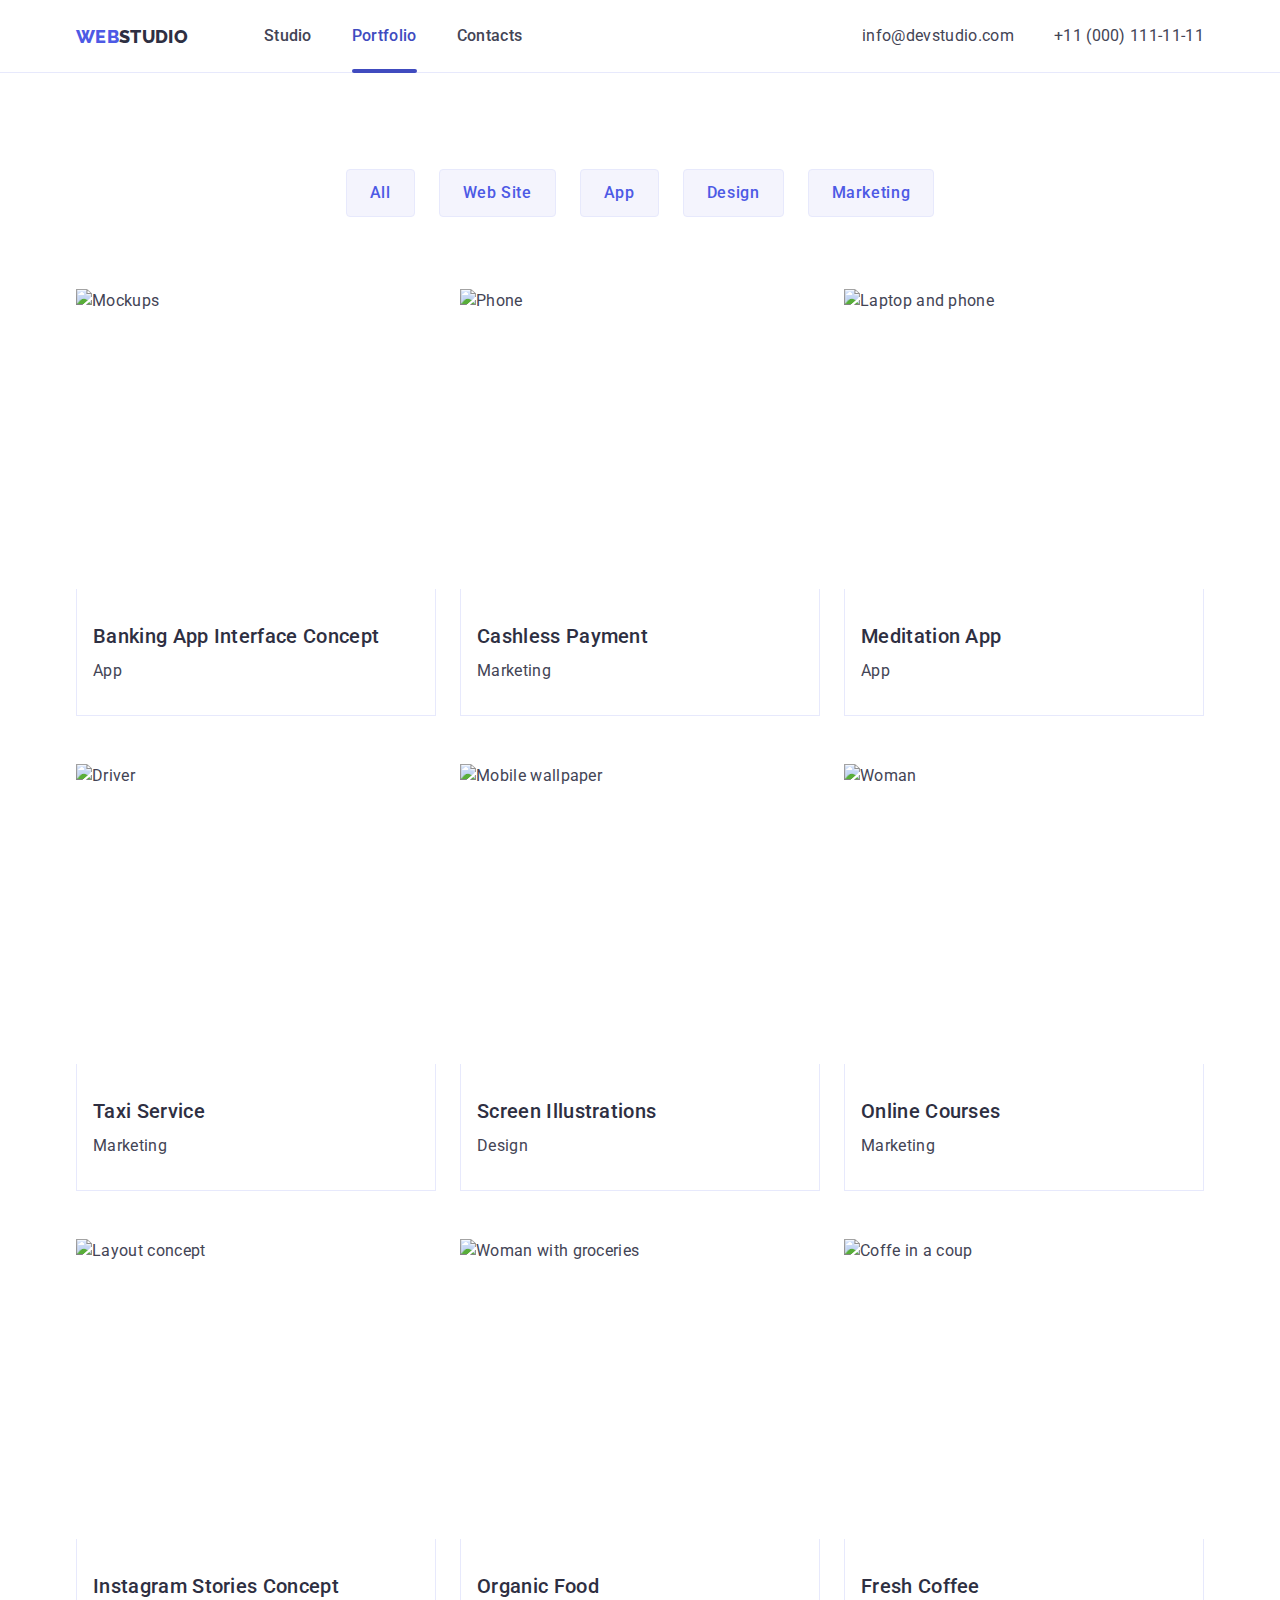
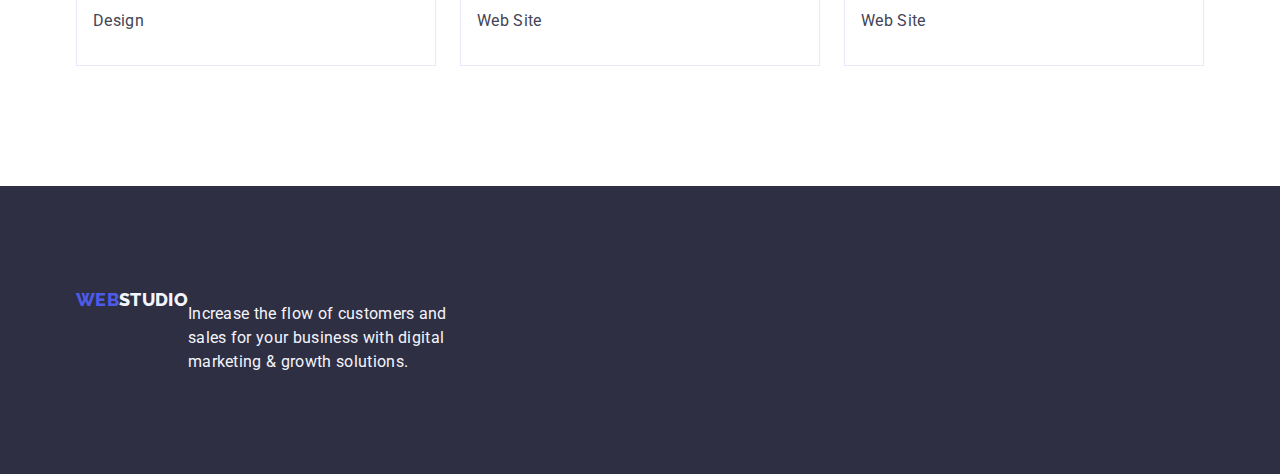
==== portfolio.html @ 94f26796 "feat: add current" ====
<!DOCTYPE html>
<html lang="en">
  <head>
    <meta charset="UTF-8" />
    <meta name="viewport" content="width=device-width, initial-scale=1.0" />

    <!-- Fonts -->
    <link rel="preconnect" href="https://fonts.googleapis.com" />
    <link rel="preconnect" href="https://fonts.gstatic.com" crossorigin />
    <link
      href="https://fonts.googleapis.com/css2?family=Raleway:wght@800&family=Roboto:wght@400;500;700;900&display=swap"
      rel="stylesheet"
    />
    <!-- Normalize -->
    <link
      rel="stylesheet"
      href="https://cdn.jsdelivr.net/npm/modern-normalize@2.0.0/modern-normalize.min.css"
    />
    <!-- Styles -->
    <link rel="stylesheet" href="./css/styles.css" />

    <title>Effective Solutions for Your Business</title>
  </head>
  <body>
    <header class="header">
      <div class="container">
        <nav class="menu">
          <a href="index.html" class="logo">
            <span class="logo-accent">Web</span>Studio
          </a>
          <ul class="menu-list">
            <li class="menu-item">
              <a href="index.html" class="menu-link">Studio</a>
            </li>
            <li class="menu-item">
              <a href="portfolio.html" class="menu-link current">Portfolio</a>
            </li>
            <li class="menu-item">
              <a href="index.html" class="menu-link">Contacts</a>
            </li>
          </ul>
        </nav>
        <address class="contacts">
          <a href="mailto:info@devstudio.com">info@devstudio.com</a>
          <a href="tel:+110001111111">+11 (000) 111-11-11</a>
        </address>
      </div>
    </header>

    <main>
      <section class="section portfolio-page-section">
        <div class="container">
          <h1 class="visually-hidden">Our works</h1>

          <ul class="tabs">
            <li class="tabs-item">
              <button type="button" class="btn tabs-btn">All</button>
            </li>
            <li class="tabs-item">
              <button type="button" class="btn tabs-btn">Web Site</button>
            </li>
            <li class="tabs-item">
              <button type="button" class="btn tabs-btn">App</button>
            </li>
            <li class="tabs-item">
              <button type="button" class="btn tabs-btn">Design</button>
            </li>
            <li class="tabs-item">
              <button type="button" class="btn tabs-btn">Marketing</button>
            </li>
          </ul>

          <ul class="portfolio-page-list">
            <li class="portfolio-page-item">
              <a href="portfolio.html">
                <div class="portfolio-page-item-img">
                  <img
                    src="./images/portfolio-1.jpg"
                    alt="Mockups"
                    width="360"
                    height="300"
                  />
                </div>
                <div class="portfolio-page-item-info">
                  <h2 class="header-3">Banking App Interface Concept</h2>
                  <p>App</p>
                </div>
              </a>
            </li>
            <li class="portfolio-page-item">
              <a href="portfolio.html">
                <div class="portfolio-page-item-img">
                  <img
                    src="./images/portfolio-2.jpg"
                    alt="Phone"
                    width="360"
                    height="300"
                  />
                </div>
                <div class="portfolio-page-item-info">
                  <h2 class="header-3">Cashless Payment</h2>
                  <p>Marketing</p>
                </div>
              </a>
            </li>
            <li class="portfolio-page-item">
              <a href="portfolio.html"
                ><img
                  src="./images/portfolio-3.jpg"
                  alt="Laptop and phone"
                  width="360"
                  height="300"
                />
                <div class="portfolio-page-item-info">
                  <h2 class="header-3">Meditation App</h2>
                  <p>App</p>
                </div></a
              >
            </li>
            <li class="portfolio-page-item">
              <a href="portfolio.html"
                ><div class="portfolio-page-item-img">
                  <img
                    src="./images/portfolio-4.jpg"
                    alt="Driver"
                    width="360"
                    height="300"
                  />
                </div>
                <div class="portfolio-page-item-info">
                  <h2 class="header-3">Taxi Service</h2>
                  <p>Marketing</p>
                </div></a
              >
            </li>
            <li class="portfolio-page-item">
              <a href="portfolio.html"
                ><div class="portfolio-page-item-img">
                  <img
                    src="./images/portfolio-8.jpg"
                    alt="Mobile wallpaper"
                    width="360"
                    height="300"
                  />
                </div>
                <div class="portfolio-page-item-info">
                  <h2 class="header-3">Screen Illustrations</h2>
                  <p>Design</p>
                </div></a
              >
            </li>
            <li class="portfolio-page-item">
              <a href="portfolio.html"
                ><div class="portfolio-page-item-img">
                  <img
                    src="./images/portfolio-5.jpg"
                    alt="Woman"
                    width="360"
                    height="300"
                  />
                </div>
                <div class="portfolio-page-item-info">
                  <h2 class="header-3">Online Courses</h2>
                  <p>Marketing</p>
                </div></a
              >
            </li>
            <li class="portfolio-page-item">
              <a href="portfolio.html"
                ><div class="portfolio-page-item-img">
                  <img
                    src="./images/portfolio-6.jpg"
                    alt="Layout concept"
                    width="360"
                    height="300"
                  />
                </div>
                <div class="portfolio-page-item-info">
                  <h2 class="header-3">Instagram Stories Concept</h2>
                  <p>Design</p>
                </div></a
              >
            </li>
            <li class="portfolio-page-item">
              <a href="portfolio.html"
                ><div class="portfolio-page-item-img">
                  <img
                    src="./images/portfolio-9.jpg"
                    alt="Woman with groceries"
                    width="360"
                    height="300"
                  />
                </div>
                <div class="portfolio-page-item-info">
                  <h2 class="header-3">Organic Food</h2>
                  <p>Web Site</p>
                </div></a
              >
            </li>
            <li class="portfolio-page-item">
              <a href="portfolio.html"
                ><div class="portfolio-page-item-img">
                  <img
                    src="./images/portfolio-7.jpg"
                    alt="Coffe in a coup"
                    width="360"
                    height="300"
                  />
                </div>
                <div class="portfolio-page-item-info">
                  <h2 class="header-3">Fresh Coffee</h2>
                  <p>Web Site</p>
                </div></a
              >
            </li>
          </ul>
        </div>
      </section>
    </main>

    <footer class="footer">
      <div class="container">
        <a href="index.html" class="logo">
          <span class="logo-accent">Web</span>Studio
        </a>
        <p class="footer-info">
          Increase the flow of customers and sales for your business with
          digital marketing & growth solutions.
        </p>
      </div>
    </footer>
  </body>
</html>
---- css/styles.css ----
:root {
  --primary-color: #4d5ae5; /* IRIS */
  --pressed-state-color: #404bbf; /* OCEAN */
  --dark-color: #2e2f42; /* NAVY BLUE */
  --success-color: #31d0aa; /* GREEN */
  --text-color: #434455; /* SLATE */
  --subtle-text-color: #8e8f99; /* LIGHT SLATE */
  --accent-color: #e7e9fc; /* CORNFLOWER */
  --light-color: #f4f4fd; /* CLOUD */
  --overlay-color: #2e2f42; /* NAVY BLUE MODAL */
  --white-color: #ffffff; /* WHITE */
  --intent-col: 24px;
  --intent-row: 48px;
}

/* base */
body {
  background-color: var(--white-color);
  color: var(--text-color);
  font-family: Roboto, sans-serif;
  font-size: 16px;
  font-weight: normal;
  line-height: 1.5;
  letter-spacing: 0.02em;
}

ul,
ol {
  list-style-type: none;
  padding: 0;
  margin: 0;
}

a {
  color: currentColor;
  text-decoration: none;
}

a:hover,
a:focus {
  color: var(--pressed-state-color);
}

button {
  font-family: inherit;
  font-weight: 500;
  cursor: pointer;
  letter-spacing: 0.04em;
  border: none;
  line-height: 1.5;
}

address {
  font-style: normal;
}

h1,
h2,
h3 {
  color: var(--dark-color);
  margin: 0;
}

p {
  margin: 0;
}

img {
  display: block;
  max-width: 100%;
  height: auto;
}

.container {
  width: 1158px;
  padding: 0 15px;
  margin: 0 auto;
}

/* typography */
.header-1 {
  font-weight: 700;
  font-size: 56px;
}

.header-2 {
  font-weight: 700;
  font-size: 36px;
}

.header-3 {
  font-weight: 500;
  font-size: 20px;
}

/* btn */
.btn {
  border-radius: 4px;
  padding: 16px 32px;
}

.btn-primary {
  background-color: var(--primary-color);
  color: var(--white-color);
}

.btn-primary:hover,
.btn-primary:focus {
  background-color: var(--pressed-state-color);
}

.section {
  padding: 120px 0;
}

/* header */
.header {
  border-bottom: 1px solid var(--accent-color);
}

.header .container {
  display: flex;
  align-items: center;
}

/* logo */
.logo {
  font-size: 18px;
  font-family: 'Raleway';
  font-weight: 800;
  text-transform: uppercase;
  color: var(--dark-color);
}

.logo-accent {
  color: var(--primary-color);
}

/* menu */
.menu {
  display: flex;
  align-items: center;
  margin-right: auto;
}

.menu-list {
  display: flex;
  align-items: center;
  gap: 40px;
  margin-left: 76px;
}

.menu-link {
  font-weight: 500;
  display: inline-block;
  padding: 24px 0;
}

.menu-link.current {
  position: relative;
  color: var(--pressed-state-color);
}

.menu-link.current::after {
  content: '';
  position: absolute;
  bottom: -1px;
  left: 0;
  right: 0;
  width: 100%;
  height: 4px;
  border-radius: 2px;
  background-color: var(--pressed-state-color);
}

/* contacts */
.contacts {
  display: flex;
  align-items: center;
  gap: 40px;
}

/* studio */
.studio {
  background-color: var(--dark-color);
  background-image: linear-gradient(
      rgba(46, 47, 66, 0.7),
      rgba(46, 47, 66, 0.7)
    ),
    url('../images/people-office.jpg');
  background-repeat: no-repeat;
  background-size: cover;
  text-align: center;
  padding: 188px 0;
}

.studio-title {
  color: var(--white-color);
  margin: 0 auto 48px;
  line-height: 60px;
}

/* advantages */
.advantages {
  padding-bottom: 0;
}

.advantages-list {
  display: flex;
  gap: var(--intent-col);
}

.advantages-item {
  width: calc((100% - (3 * var(--intent-col))) / 4);
}

.advantages-item > h3 {
  margin-bottom: 8px;
}

.advantages-item-icon {
  background-color: var(--light-color);
  border-radius: 5px;
  display: flex;
  align-items: center;
  justify-content: center;
  height: 112px;
  margin-bottom: 8px;
}

/* portfolio */
.portfolio-title {
  text-align: center;
  margin-bottom: 72px;
}

.portfolio-list {
  display: flex;
  gap: var(--intent-col);
}

.portfolio-item {
  border: 1px solid var(--accent-color);
  width: calc((100% - (2 * var(--intent-col))) / 3);
}

/* team */
.team {
  background-color: var(--light-color);
}

.team-title {
  text-align: center;
  margin-bottom: 72px;
}

.team-list {
  display: flex;
  gap: var(--intent-col);
}

.team-item {
  background-color: var(--white-color);
  text-align: center;
  width: calc((100% - (3 * var(--intent-col))) / 4);
  border-bottom-left-radius: 4px;
  border-bottom-right-radius: 4px;
  box-shadow: 0px 1px 6px 0 rgba(46, 47, 66, 8%),
    0px 1px 1px 0 rgba(46, 47, 66, 16%), 0px 2px 1px 0 rgba(46, 47, 66, 8%);
}

.team-item-img {
  height: 260px;
}

.team-item-img img {
  height: 100%;
  width: 100%;
  object-fit: cover;
}

.team-item-info {
  padding: 32px 16px;
}

.team-item-info > h3 {
  margin-bottom: 8px;
}

.team-item-info .socials-list {
  margin-top: 8px;
  gap: 24px;
}

/* social list icons */
.socials-list {
  display: flex;
  gap: 16px;
}

.socials-list-item {
  width: 40px;
  height: 40px;
  display: flex;
  align-items: center;
  justify-content: center;
  background-color: var(--primary-color);
  border-radius: 50%;
}

.socials-list-item svg {
  fill: var(--light-color);
}

/* customers */
.customers-list {
  display: flex;
  justify-content: center;
  gap: 24px;
}

.customers-list a {
  display: flex;
  align-items: center;
  justify-content: center;
  border: 1px solid var(--subtle-text-color);
  height: 88px;
  width: 168px;
  border-radius: 5px;
}

.customers-list a svg {
  fill: var(--subtle-text-color);
}

/* footer */
.footer {
  background-color: var(--dark-color);
  color: var(--light-color);
  padding: 100px 0;
}

.footer .container {
  display: flex;
}

.footer .logo {
  color: var(--light-color);
}

.footer-info {
  margin-top: 16px;
  max-width: 264px;
}

.footer-socials {
  margin-left: 160px;
}

.footer-socials-label {
  font-weight: medium;
  margin-bottom: 16px;
}

/* portfolio */
.portfolio-page-section {
  padding-top: 96px;
}

.tabs {
  display: flex;
  justify-content: center;
  margin-bottom: 72px;
  gap: var(--intent-col);
}

.tabs-btn {
  background-color: var(--light-color);
  color: var(--primary-color);
  border: 1px solid var(--accent-color);
  padding: 11px 23px;
}

.tabs-btn:hover,
.tabs-btn:focus {
  background-color: var(--pressed-state-color);
  color: var(--white-color);
  border-color: var(--pressed-state-color);
}

.portfolio-page-list {
  display: flex;
  flex-wrap: wrap;
  row-gap: var(--intent-row);
  column-gap: var(--intent-col);
}

.portfolio-page-item {
  width: calc((100% - (2 * var(--intent-col))) / 3);
}

.portfolio-page-item-img {
  height: 300px;
}

.portfolio-page-item-img img {
  width: 100%;
  height: 100%;
  object-fit: cover;
}

.portfolio-page-item-info {
  border-bottom: 1px solid var(--accent-color);
  border-left: 1px solid var(--accent-color);
  border-right: 1px solid var(--accent-color);
  padding: 32px 16px;
}

.portfolio-page-item-info > h2 {
  margin-bottom: 8px;
}

/* helpers */
.visually-hidden {
  position: absolute;
  width: 1px;
  height: 1px;
  margin: -1px;
  border: 0;
  padding: 0;
  white-space: nowrap;
  clip: rect(0 0 0 0);
  clip-path: inset(50%);
  overflow: hidden;
}
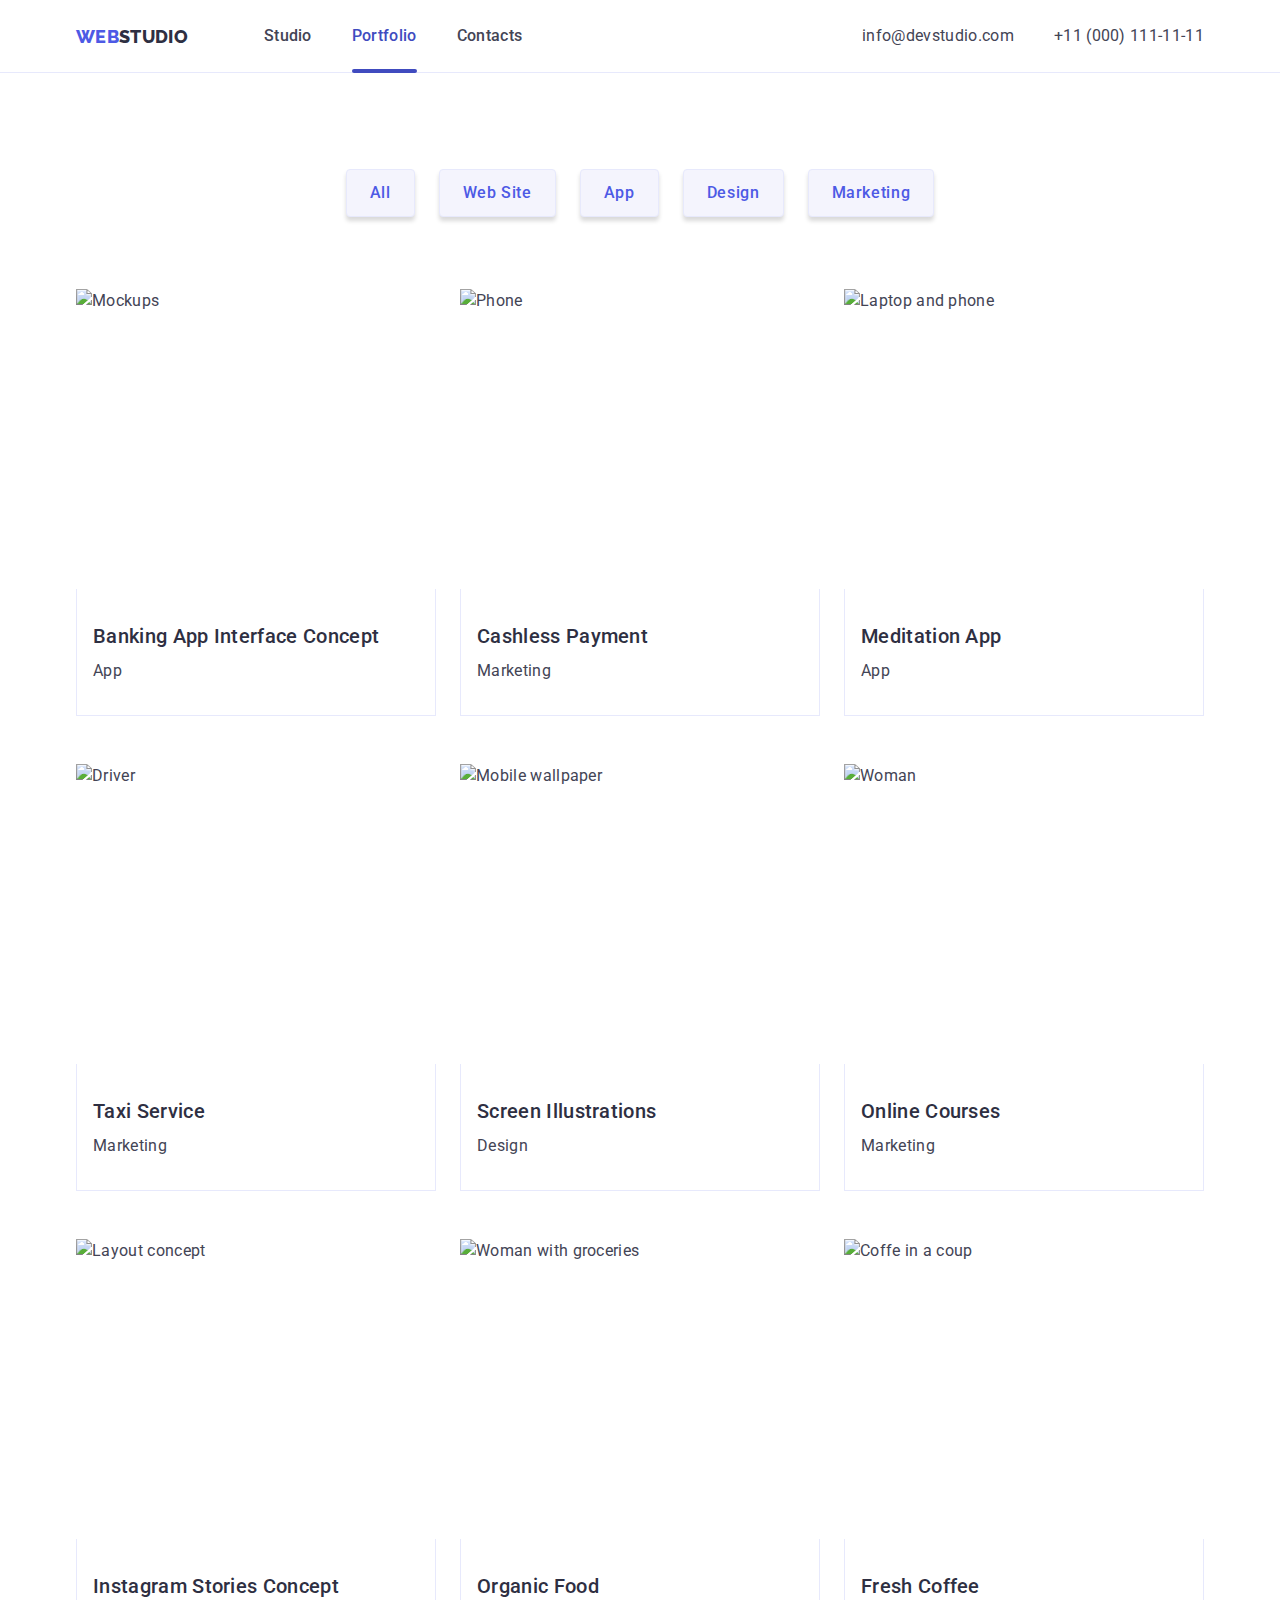
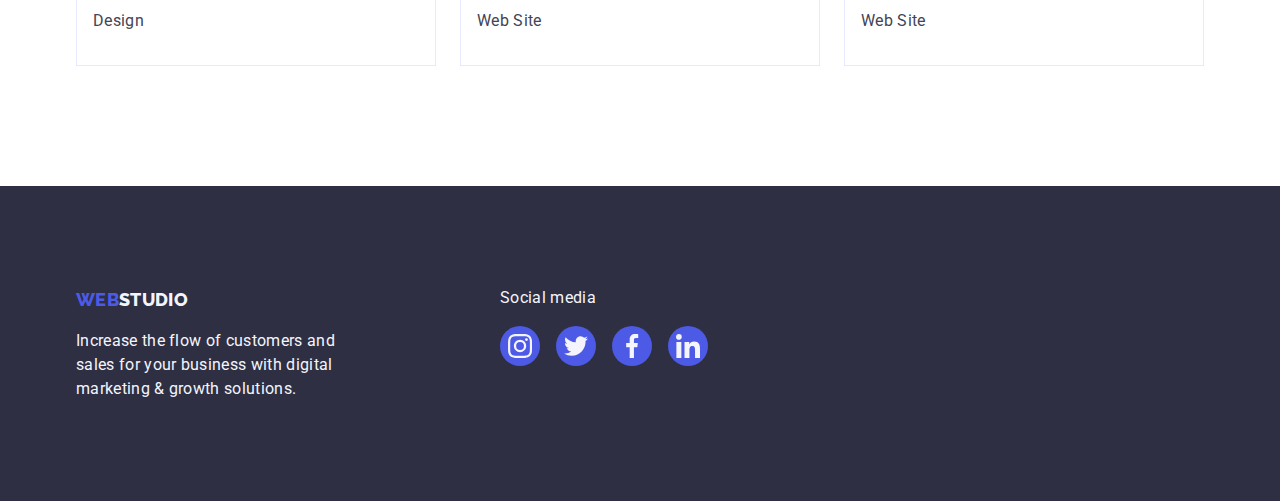
==== commit 92d25bd1: "feat: add hover" ====
--- a/portfolio.html
+++ b/portfolio.html
@@ -220,13 +220,49 @@
 
     <footer class="footer">
       <div class="container">
-        <a href="index.html" class="logo">
-          <span class="logo-accent">Web</span>Studio
-        </a>
-        <p class="footer-info">
-          Increase the flow of customers and sales for your business with
-          digital marketing & growth solutions.
-        </p>
+        <div>
+          <a href="index.html" class="logo">
+            <span class="logo-accent">Web</span>Studio
+          </a>
+          <p class="footer-info">
+            Increase the flow of customers and sales for your business with
+            digital marketing & growth solutions.
+          </p>
+        </div>
+
+        <div class="footer-socials">
+          <p class="footer-socials-label">Social media</p>
+          <ul class="socials-list">
+            <li>
+              <a href="#" class="socials-list-item">
+                <svg class="icon icon-instagram" width="24" height="24">
+                  <use xlink:href="./images/icons.svg#icon-instagram"></use>
+                </svg>
+              </a>
+            </li>
+            <li>
+              <a href="#" class="socials-list-item">
+                <svg class="icon icon-twitter" width="24" height="24">
+                  <use xlink:href="./images/icons.svg#icon-twitter"></use>
+                </svg>
+              </a>
+            </li>
+            <li>
+              <a href="#" class="socials-list-item">
+                <svg class="icon icon-facebook" width="24" height="24">
+                  <use xlink:href="./images/icons.svg#icon-facebook"></use>
+                </svg>
+              </a>
+            </li>
+            <li>
+              <a href="#" class="socials-list-item">
+                <svg class="icon icon-linkedin" width="24" height="24">
+                  <use xlink:href="./images/icons.svg#icon-linkedin"></use>
+                </svg>
+              </a>
+            </li>
+          </ul>
+        </div>
       </div>
     </footer>
   </body>
--- a/css/styles.css
+++ b/css/styles.css
@@ -36,11 +36,6 @@
   text-decoration: none;
 }
 
-a:hover,
-a:focus {
-  color: var(--pressed-state-color);
-}
-
 button {
   font-family: inherit;
   font-weight: 500;
@@ -97,6 +92,7 @@
 .btn {
   border-radius: 4px;
   padding: 16px 32px;
+  box-shadow: 0 4px 4px 0 rgba(0, 0, 0, 15%);
 }
 
 .btn-primary {
@@ -154,6 +150,10 @@
   font-weight: 500;
   display: inline-block;
   padding: 24px 0;
+}
+
+.menu-link:hover {
+  color: var(--pressed-state-color);
 }
 
 .menu-link.current {
@@ -180,6 +180,10 @@
   gap: 40px;
 }
 
+.contacts a:hover {
+  color: var(--pressed-state-color);
+}
+
 /* studio */
 .studio {
   background-color: var(--dark-color);
@@ -189,7 +193,8 @@
     ),
     url('../images/people-office.jpg');
   background-repeat: no-repeat;
-  background-size: cover;
+  background-size: contain;
+  background-position: center center;
   text-align: center;
   padding: 188px 0;
 }
@@ -329,6 +334,14 @@
   border-radius: 5px;
 }
 
+.customers-list a:hover {
+  border-color: var(--pressed-state-color);
+}
+
+.customers-list a:hover svg {
+  fill: var(--pressed-state-color);
+}
+
 .customers-list a svg {
   fill: var(--subtle-text-color);
 }
@@ -362,6 +375,10 @@
   margin-bottom: 16px;
 }
 
+.footer-socials .socials-list-item:hover {
+  background-color: var(--success-color);
+}
+
 /* portfolio */
 .portfolio-page-section {
   padding-top: 96px;
@@ -386,6 +403,8 @@
   background-color: var(--pressed-state-color);
   color: var(--white-color);
   border-color: var(--pressed-state-color);
+  box-shadow: 0 3px 1px 0 rgba(0, 0, 0, 10%), 0 2px 1px 0 rgba(0, 0, 0, 8%),
+    0 2px 2px 0 rgba(0, 0, 0, 12%);
 }
 
 .portfolio-page-list {
@@ -397,6 +416,15 @@
 
 .portfolio-page-item {
   width: calc((100% - (2 * var(--intent-col))) / 3);
+}
+
+.portfolio-page-item a {
+  display: block;
+}
+
+.portfolio-page-item a:hover {
+  box-shadow: 0 1px 6px rgba(46, 47, 66, 8%), 0 1px 1px rgba(46, 47, 66, 16%),
+    0 2px 1px rgba(46, 47, 66, 8%);
 }
 
 .portfolio-page-item-img {
